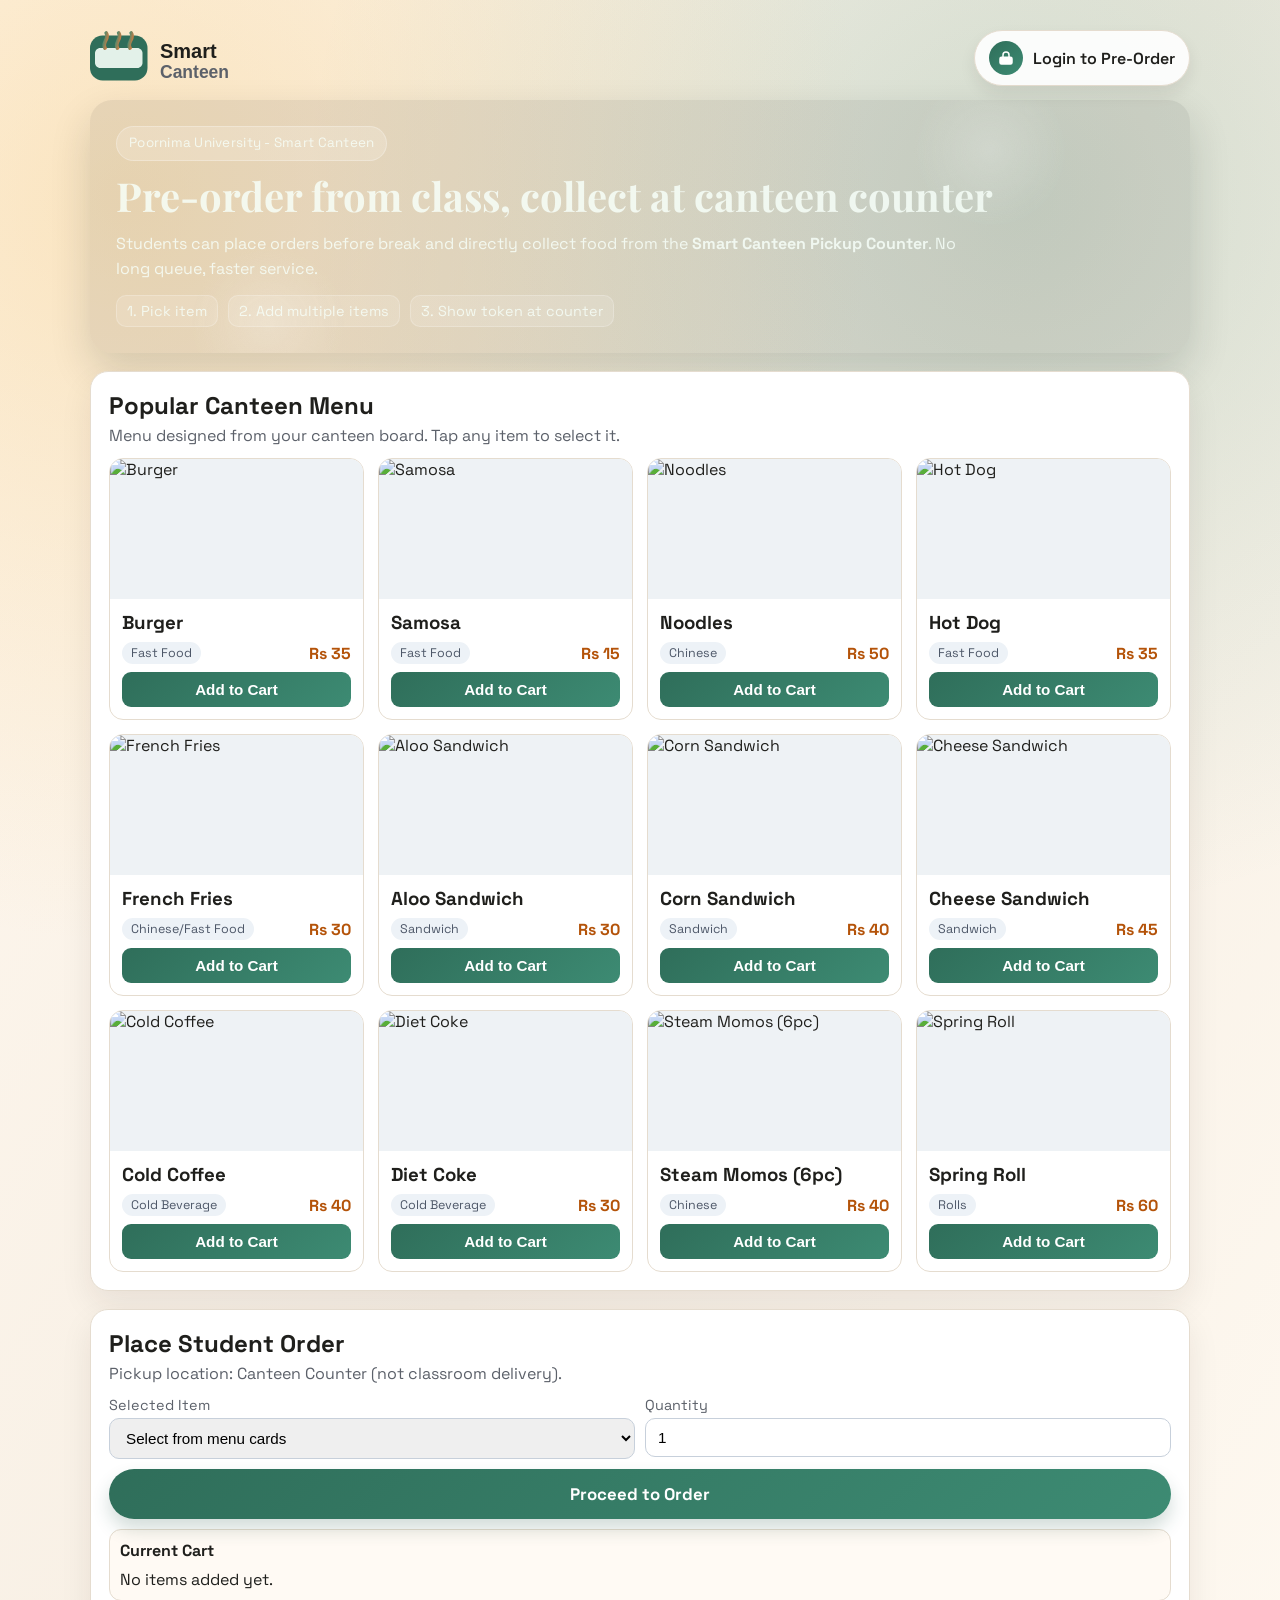
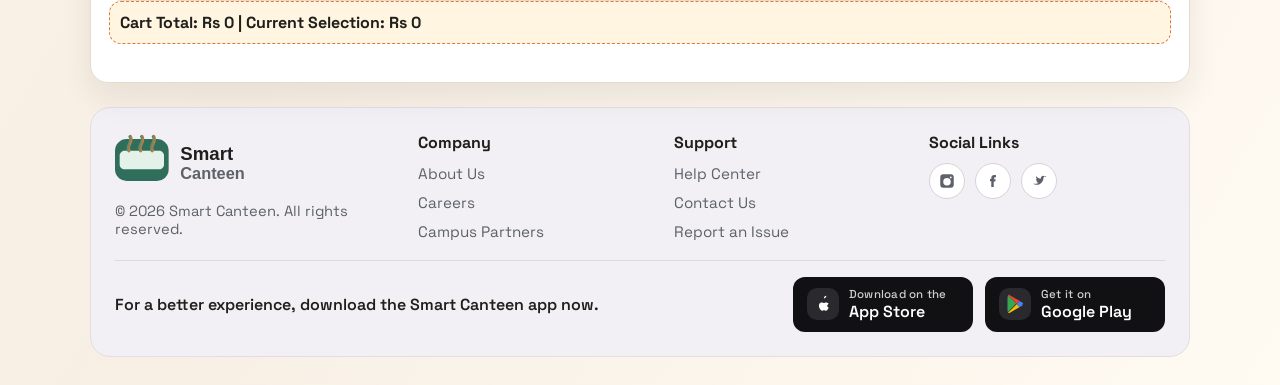
==== index.html @ a9ad3a98 "Rename smartcanteen.html to index.html" ====
<!DOCTYPE html>
<html lang="en">
<head>
    <meta charset="UTF-8">
    <meta name="viewport" content="width=device-width, initial-scale=1.0">
    <title>Smart Canteen - Student Pre Order</title>
    <link rel="stylesheet" href="style.css">
</head>
<body>
    <div class="topbar">
        <img src="logo.svg" alt="Smart Canteen logo" class="logo">
        <a class="topbar-link" href="./login.html">
            <span class="topbar-link-icon" aria-hidden="true">
                <svg viewBox="0 0 24 24" role="img" focusable="false">
                    <path d="M12 3a5 5 0 0 1 5 5v2h1a3 3 0 0 1 3 3v5a3 3 0 0 1-3 3H6a3 3 0 0 1-3-3v-5a3 3 0 0 1 3-3h1V8a5 5 0 0 1 5-5Zm-3 7h6V8a3 3 0 0 0-6 0v2Z" />
                </svg>
            </span>
            Login to Pre-Order
        </a>
    </div>
    <main class="page">
        <header class="hero">
            <p class="badge">Poornima University - Smart Canteen</p>
            <h1>Pre-order from class, collect at canteen counter</h1>
            <p>
                Students can place orders before break and directly collect food from the
                <strong>Smart Canteen Pickup Counter</strong>. No long queue, faster service.
            </p>
            <div class="hero-points">
                <span>1. Pick item</span>
                <span>2. Add multiple items</span>
                <span>3. Show token at counter</span>
            </div>
        </header>

        <section class="panel">
            <div class="panel-head">
                <h2>Popular Canteen Menu</h2>
                <p>Menu designed from your canteen board. Tap any item to select it.</p>
            </div>
            <div id="menuGrid" class="menu-grid"></div>
        </section>

        <section class="panel">
            <div class="panel-head">
                <h2>Place Student Order</h2>
                <p>Pickup location:  Canteen Counter (not classroom delivery).</p>
            </div>
            <div class="row">
                <div class="field">
                    <label for="selectedItem">Selected Item</label>
                    <select id="selectedItem" required>
                        <option value="">Select from menu cards</option>
                    </select>
                </div>
                <div class="field small">
                    <label for="quantity">Quantity</label>
                    <input id="quantity" type="number" min="1" value="1" required>
                </div>
            </div>

            <div class="row action-row">
                <a href="order.html" class="primary-btn btn-link proceed-btn">Proceed to Order</a>
            </div>

            <div class="cart-box">
                <h3>Current Cart</h3>
                <ul id="cartList" class="cart-list"></ul>
            </div>

            <div id="billBox" class="bill-box">Total: Rs 0</div>
            <p id="successMsg" class="success-msg" aria-live="polite"></p>
        </section>
    </main>

    <footer class="site-footer">
        <div class="footer-grid">
            <div class="footer-brand">
                <img src="logo.svg" alt="Smart Canteen logo" class="footer-logo">
                <p class="footer-copy">© 2026 Smart Canteen. All rights reserved.</p>
            </div>

            <div class="footer-col">
                <h3>Company</h3>
                <ul>
                    <li><a href="#">About Us</a></li>
                    <li><a href="#">Careers</a></li>
                    <li><a href="#">Campus Partners</a></li>
                </ul>
            </div>

            <div class="footer-col">
                <h3>Support</h3>
                <ul>
                    <li><a href="#">Help Center</a></li>
                    <li><a href="#">Contact Us</a></li>
                    <li><a href="#">Report an Issue</a></li>
                </ul>
            </div>

            <div class="footer-col">
                <h3>Social Links</h3>
                <div class="social-links">
                    <a href="#" aria-label="Instagram" class="social-btn">
                        <svg viewBox="0 0 24 24" aria-hidden="true"><path d="M7 3h10a4 4 0 0 1 4 4v10a4 4 0 0 1-4 4H7a4 4 0 0 1-4-4V7a4 4 0 0 1 4-4zm5 5a5 5 0 1 0 .001 10.001A5 5 0 0 0 12 8zm6.2-.8a1.2 1.2 0 1 0-1.2 1.2 1.2 1.2 0 0 0 1.2-1.2z"/></svg>
                    </a>
                    <a href="#" aria-label="Facebook" class="social-btn">
                        <svg viewBox="0 0 24 24" aria-hidden="true"><path d="M13.5 9.5V8c0-.7.5-1 1.1-1h1.4V4.2c-.8-.1-1.6-.2-2.4-.2-2.4 0-3.9 1.5-3.9 4.1v1.4H8v3h1.7V20h3.3v-7.5H15l.5-3z"/></svg>
                    </a>
                    <a href="#" aria-label="Twitter" class="social-btn">
                        <svg viewBox="0 0 24 24" aria-hidden="true"><path d="M20.4 7.1c.6-.4 1-1 1.2-1.7-.6.3-1.2.5-1.9.6-.5-.6-1.3-1-2.2-1-1.7 0-3 1.4-3 3 0 .2 0 .5.1.7-2.5-.1-4.7-1.3-6.2-3.2-.3.5-.4 1-.4 1.6 0 1 .5 2 1.4 2.6-.5 0-1-.2-1.5-.4v.1c0 1.4 1 2.6 2.3 2.9-.3.1-.6.1-.9.1-.2 0-.4 0-.6-.1.4 1.2 1.5 2.1 2.9 2.1-1.1.9-2.4 1.3-3.8 1.3H4c1.4.9 3.1 1.4 4.9 1.4 5.8 0 9-4.9 9-9.1v-.4c.6-.4 1.1-.9 1.5-1.5z"/></svg>
                    </a>
                </div>
            </div>
        </div>

        <div class="footer-downloads">
            <p>For a better experience, download the Smart Canteen app now.</p>
            <div class="store-links">
                <a href="#" class="store-badge" aria-label="Download on the App Store">
                    <span class="badge-icon" aria-hidden="true">
                        <svg viewBox="0 0 24 24">
                            <path d="M16.7 13.1c0 2.4 2.1 3.2 2.1 3.3-.1.1-.3 1-1 2-.6.9-1.2 1.7-2.2 1.7s-1.3-.6-2.4-.6-1.5.6-2.4.6-1.5-.8-2.2-1.7c-1.2-1.6-2.2-4.6-0.9-6.6.7-1 1.8-1.6 3-1.6 1 0 1.9.7 2.4.7.5 0 1.5-.8 2.7-.7.5 0 2 .1 3 1.5-.1.1-1.8 1.1-1.8 3.4zM15.2 4.3c.5-.6.9-1.4.8-2.3-.7 0-1.6.5-2.1 1-.5.6-.9 1.4-.8 2.3.8.1 1.6-.4 2.1-1z"/>
                        </svg>
                    </span>
                    <span>
                        <small>Download on the</small>
                        App Store
                    </span>
                </a>
                <a href="#" class="store-badge" aria-label="Get it on Google Play">
                    <span class="badge-icon" aria-hidden="true">
                        <svg viewBox="0 0 24 24">
                            <path d="M3.6 2.5c-.4.4-.6 1-.6 1.8v15.4c0 .8.2 1.4.6 1.8l10-10-10-10z" fill="#34a853"/>
                            <path d="M14.3 12 3.6 22.5c.4.4 1 .6 1.8.3l11.9-6.9-3-3.9z" fill="#fbbc04"/>
                            <path d="M21 12.3c.9-.5.9-1.4 0-1.9l-3.6-2.1-3.1 3.8 3 3.9 3.7-2.1z" fill="#4285f4"/>
                            <path d="M17.4 8.2 5.4 1.2c-.7-.4-1.4-.2-1.8.3L14.3 12l3.1-3.8z" fill="#ea4335"/>
                        </svg>
                    </span>
                    <span>
                        <small>Get it on</small>
                        Google Play
                    </span>
                </a>
            </div>
        </div>
    </footer>

    <script src="script.js"></script>
</body>
</html>
---- style.css ----
@import url("https://fonts.googleapis.com/css2?family=Space+Grotesk:wght@400;500;600;700&family=Playfair+Display:wght@600&display=swap");

:root {
    --bg: #fbf5ee;
    --surface: #ffffff;
    --text: #1f1f1c;
    --muted: #5c616a;
    --line: #e5dccf;
    --brand: #2f6e5a;
    --brand-2: #3d8b73;
    --accent: #e07a3c;
    --accent-2: #f3c26b;
    --ok: #166534;
    --shadow: 0 18px 40px rgba(24, 38, 31, 0.16);
}

* {
    box-sizing: border-box;
    margin: 0;
    padding: 0;
}

body {
    font-family: "Space Grotesk", "Segoe UI", Tahoma, Geneva, Verdana, sans-serif;
    color: var(--text);
    background:
        radial-gradient(circle at 10% 10%, rgba(243, 194, 107, 0.35) 0%, transparent 35%),
        radial-gradient(circle at 80% 10%, rgba(61, 139, 115, 0.2) 0%, transparent 35%),
        linear-gradient(120deg, #fff8ef 0%, #f7efe4 50%, #fffaf2 100%);
    padding: 28px;
}

.topbar {
    width: min(1100px, 100%);
    margin: 0 auto 12px;
    display: flex;
    align-items: center;
    justify-content: space-between;
    gap: 14px;
}

.order-topbar {
    display: grid;
    grid-template-columns: 1fr auto 1fr;
    align-items: center;
}

.logo {
    width: 150px;
    height: auto;
}

.traffic-indicator {
    display: inline-flex;
    align-items: center;
    gap: 8px;
    padding: 8px 14px;
    border-radius: 999px;
    border: 1px solid var(--line);
    background: rgba(255, 255, 255, 0.9);
    color: var(--text);
    font-weight: 600;
    font-size: 0.95rem;
    box-shadow: 0 8px 16px rgba(36, 31, 22, 0.08);
    justify-self: center;
}

.traffic-dot {
    width: 10px;
    height: 10px;
    border-radius: 50%;
    background: #22c55e;
    box-shadow: 0 0 0 0 rgba(34, 197, 94, 0.7);
    animation: trafficPulse 1.8s ease-out infinite;
}

.topbar-spacer {
    width: 150px;
    justify-self: end;
}

@keyframes trafficPulse {
    0% {
        box-shadow: 0 0 0 0 rgba(34, 197, 94, 0.7);
    }
    70% {
        box-shadow: 0 0 0 8px rgba(34, 197, 94, 0);
    }
    100% {
        box-shadow: 0 0 0 0 rgba(34, 197, 94, 0);
    }
}

.topbar-link {
    display: inline-flex;
    align-items: center;
    gap: 10px;
    padding: 10px 14px;
    border-radius: 999px;
    background: rgba(255, 255, 255, 0.9);
    color: var(--text);
    text-decoration: none;
    font-weight: 600;
    border: 1px solid var(--line);
    box-shadow: 0 8px 16px rgba(36, 31, 22, 0.08);
    transition: transform 0.2s ease, box-shadow 0.2s ease;
}

.topbar-link:hover {
    transform: translateY(-1px);
    box-shadow: 0 12px 22px rgba(36, 31, 22, 0.12);
}

.topbar-link-icon {
    width: 34px;
    height: 34px;
    display: grid;
    place-items: center;
    border-radius: 50%;
    background: linear-gradient(140deg, var(--brand), var(--brand-2));
    color: #fff;
}

.topbar-link-icon svg {
    width: 18px;
    height: 18px;
    fill: currentColor;
}

.page {
    width: min(1100px, 100%);
    margin: 0 auto;
    display: grid;
    gap: 18px;
}

.hero {
    position: relative;
    background:
        linear-gradient(0deg, rgba(0, 0, 0, 0.08), rgba(0, 0, 0, 0.08)),
        url("https://images.unsplash.com/photo-1509722747041-616f39b57569?auto=format&fit=crop&w=1600&q=80");
    background-size: cover;
    background-position: center;
    color: rgba(247, 255, 249, 0.82);
    border-radius: 22px;
    padding: 26px;
    box-shadow: var(--shadow);
    overflow: hidden;
}

.badge {
    display: inline-block;
    background: rgba(255, 255, 255, 0.16);
    border: 1px solid rgba(255, 255, 255, 0.28);
    border-radius: 999px;
    padding: 6px 12px;
    font-size: 0.84rem;
    margin-bottom: 8px;
    letter-spacing: 0.02em;
}

.hero h1 {
    font-family: "Playfair Display", "Space Grotesk", serif;
    font-size: clamp(1.7rem, 4vw, 2.5rem);
    margin-bottom: 10px;
}

.hero p {
    line-height: 1.55;
    max-width: 860px;
}

.hero-points {
    display: flex;
    flex-wrap: wrap;
    gap: 10px;
    margin-top: 14px;
}

.hero-actions {
    margin-top: 16px;
    max-width: 220px;
}

.hero-points span {
    background: rgba(255, 255, 255, 0.12);
    border: 1px solid rgba(255, 255, 255, 0.22);
    padding: 6px 10px;
    border-radius: 10px;
    font-size: 0.9rem;
}

.hero::before,
.hero::after {
    content: "";
    position: absolute;
    width: 180px;
    height: 180px;
    background: radial-gradient(circle, rgba(255, 255, 255, 0.4), transparent 60%);
    opacity: 0.5;
    border-radius: 50%;
    pointer-events: none;
}

.hero::before {
    top: -40px;
    right: 10%;
}

.hero::after {
    bottom: -60px;
    left: 8%;
}

.hero > * {
    position: relative;
    z-index: 1;
}

.panel {
    background: var(--surface);
    border-radius: 18px;
    border: 1px solid var(--line);
    padding: 18px;
    box-shadow: 0 14px 32px rgba(36, 31, 22, 0.08);
}

.panel-head h2 {
    margin-bottom: 4px;
}

.panel-head p {
    color: var(--muted);
    margin-bottom: 12px;
}

.menu-grid {
    display: grid;
    grid-template-columns: repeat(auto-fit, minmax(210px, 1fr));
    gap: 14px;
}

.menu-card {
    border: 1px solid var(--line);
    border-radius: 14px;
    overflow: hidden;
    background: #fff;
    display: grid;
    transition: transform 0.2s ease, box-shadow 0.2s ease;
}

.menu-card:hover {
    transform: translateY(-4px);
    box-shadow: 0 16px 30px rgba(36, 31, 22, 0.15);
}

.menu-card img {
    width: 100%;
    height: 140px;
    object-fit: cover;
    background: #eef2f5;
}

.menu-body {
    padding: 12px;
    display: grid;
    gap: 8px;
}

.menu-meta {
    display: flex;
    justify-content: space-between;
    align-items: center;
    gap: 8px;
}

.menu-cat {
    font-size: 0.78rem;
    color: #4d5768;
    background: #edf2f7;
    border-radius: 999px;
    padding: 3px 9px;
}

.menu-price {
    color: #b45309;
    font-weight: 700;
}

.pick-btn {
    border: none;
    border-radius: 9px;
    padding: 9px;
    font-weight: 600;
    background: linear-gradient(140deg, var(--brand), var(--brand-2));
    color: #fff;
    cursor: pointer;
    transition: transform 0.2s ease, box-shadow 0.2s ease;
}

.pick-btn:hover {
    transform: translateY(-1px);
    box-shadow: 0 8px 16px rgba(33, 87, 71, 0.25);
}

.order-form {
    display: grid;
    gap: 12px;
}

.login-panel {
    border: 1px solid #e9d7c6;
    background: linear-gradient(135deg, #ffffff, #fff4e8);
}

.login-form {
    display: grid;
    gap: 12px;
}

.checkbox-wrap {
    display: flex;
    align-items: center;
    gap: 10px;
    border: 1px dashed var(--line);
    border-radius: 10px;
    padding: 10px 12px;
    background: #f9fcff;
    color: var(--muted);
    font-size: 0.92rem;
}

.checkbox-wrap input {
    width: auto;
    accent-color: #0b7ec2;
}

.login-help {
    color: var(--muted);
    font-size: 0.9rem;
}

.row {
    display: grid;
    grid-template-columns: repeat(auto-fit, minmax(220px, 1fr));
    gap: 10px;
}

.field.small {
    min-width: 140px;
}

label {
    display: block;
    margin-bottom: 4px;
    font-size: 0.9rem;
    color: var(--muted);
}

input,
select,
button {
    width: 100%;
    border: 1px solid #c7d0db;
    border-radius: 10px;
    padding: 10px 12px;
    font-size: 0.95rem;
    transition: border-color 0.2s ease, box-shadow 0.2s ease;
}

input:focus,
select:focus {
    outline: 2px solid #97d5ff;
    border-color: #0b7ec2;
}

input[readonly] {
    background: #f4f7fa;
    color: #3d4a58;
}

.bill-box {
    border: 1px dashed var(--accent);
    border-radius: 12px;
    background: #fff5e1;
    padding: 10px;
    font-weight: 700;
}

.primary-btn,
.secondary-btn {
    border: none;
    border-radius: 999px;
    padding: 14px 18px;
    font-weight: 700;
    cursor: pointer;
    transition: transform 0.2s ease;
    box-shadow: 0 10px 18px rgba(33, 87, 71, 0.2);
}

.primary-btn {
    background: linear-gradient(140deg, var(--brand), var(--brand-2));
    color: #fff;
}

.secondary-btn {
    background: linear-gradient(140deg, var(--brand), var(--brand-2));
    color: #fff;
}

.primary-btn:hover,
.secondary-btn:hover {
    transform: translateY(-1px);
}

.proceed-btn {
    padding: 14px 18px;
    font-size: 1.05rem;
}

.success-msg {
    color: var(--ok);
    font-weight: 700;
    min-height: 1.2rem;
}

.orders-list {
    list-style: none;
    display: grid;
    gap: 8px;
}

.orders-list li {
    border: 1px solid var(--line);
    background: #fffaf4;
    border-radius: 10px;
    padding: 10px;
}

@media (max-width: 680px) {
    body {
        padding: 12px;
    }

    .hero,
    .panel {
        padding: 14px;
    }

    .menu-card img {
        height: 120px;
    }
}

.action-row {
    grid-template-columns: repeat(auto-fit, minmax(220px, 1fr));
    margin-top: 10px;
}


.btn-link {
    display: flex;
    align-items: center;
    justify-content: center;
    text-align: center;
    text-decoration: none;
}

.cart-box {
    margin-top: 10px;
    border: 1px solid var(--line);
    border-radius: 12px;
    background: #fffaf4;
    padding: 10px;
}

.cart-box h3 {
    font-size: 1rem;
    margin-bottom: 8px;
}

.cart-list {
    list-style: none;
    display: grid;
    gap: 8px;
}

.cart-item {
    border: 1px solid var(--line);
    border-radius: 10px;
    background: #ffffff;
    padding: 8px 10px;
    display: flex;
    justify-content: space-between;
    align-items: center;
    gap: 8px;
}

.site-footer {
    width: min(1100px, 100%);
    margin: 24px auto 0;
    background: #f2f0f4;
    border-radius: 20px;
    padding: 24px;
    border: 1px solid #e2dde6;
}

.footer-grid {
    display: grid;
    grid-template-columns: 1.2fr repeat(3, minmax(160px, 1fr));
    gap: 20px;
}

.footer-brand {
    display: grid;
    gap: 10px;
}

.footer-logo {
    width: 140px;
    height: auto;
}

.footer-copy {
    color: var(--muted);
    font-size: 0.92rem;
}

.footer-col h3 {
    font-size: 1rem;
    margin-bottom: 10px;
}

.footer-col ul {
    list-style: none;
    display: grid;
    gap: 8px;
}

.footer-col a {
    text-decoration: none;
    color: var(--muted);
    font-size: 0.95rem;
}

.footer-col a:hover {
    color: var(--text);
}

.social-links {
    display: flex;
    gap: 10px;
}

.social-btn {
    width: 36px;
    height: 36px;
    border-radius: 50%;
    border: 1px solid #d7d1db;
    display: grid;
    place-items: center;
    background: #ffffff;
    color: #2d2a32;
    transition: transform 0.2s ease, box-shadow 0.2s ease;
}

.social-btn svg {
    width: 18px;
    height: 18px;
    fill: currentColor;
}

.social-btn:hover {
    transform: translateY(-1px);
    box-shadow: 0 8px 16px rgba(30, 30, 30, 0.12);
}

.footer-downloads {
    margin-top: 18px;
    padding-top: 16px;
    border-top: 1px solid #ded8e3;
    display: flex;
    flex-wrap: wrap;
    align-items: center;
    justify-content: space-between;
    gap: 12px;
}

.footer-downloads p {
    font-weight: 600;
}

.store-links {
    display: flex;
    gap: 12px;
    flex-wrap: wrap;
}

.store-badge {
    display: inline-flex;
    align-items: center;
    gap: 10px;
    padding: 10px 14px;
    border-radius: 12px;
    background: #111113;
    color: #ffffff;
    text-decoration: none;
    font-weight: 600;
    min-width: 180px;
}

.store-badge small {
    display: block;
    font-size: 0.72rem;
    opacity: 0.8;
    font-weight: 500;
    letter-spacing: 0.02em;
}

.badge-icon {
    width: 32px;
    height: 32px;
    border-radius: 10px;
    background: #2a2a2e;
    display: grid;
    place-items: center;
    font-weight: 700;
    color: #ffffff;
}

.badge-icon svg {
    width: 20px;
    height: 20px;
    display: block;
    fill: currentColor;
}

@media (max-width: 860px) {
    .footer-grid {
        grid-template-columns: 1fr 1fr;
    }
}

@media (max-width: 600px) {
    .footer-grid {
        grid-template-columns: 1fr;
    }

    .footer-downloads {
        align-items: flex-start;
    }
}

.remove-btn {
    width: auto;
    border: none;
    border-radius: 8px;
    padding: 6px 10px;
    font-size: 0.8rem;
    background: #ef4444;
    color: #fff;
    cursor: pointer;
}

.panel,
.hero,
.menu-card {
    animation: riseIn 0.5s ease both;
}

@keyframes riseIn {
    from {
        opacity: 0;
        transform: translateY(10px);
    }
    to {
        opacity: 1;
        transform: translateY(0);
    }
}
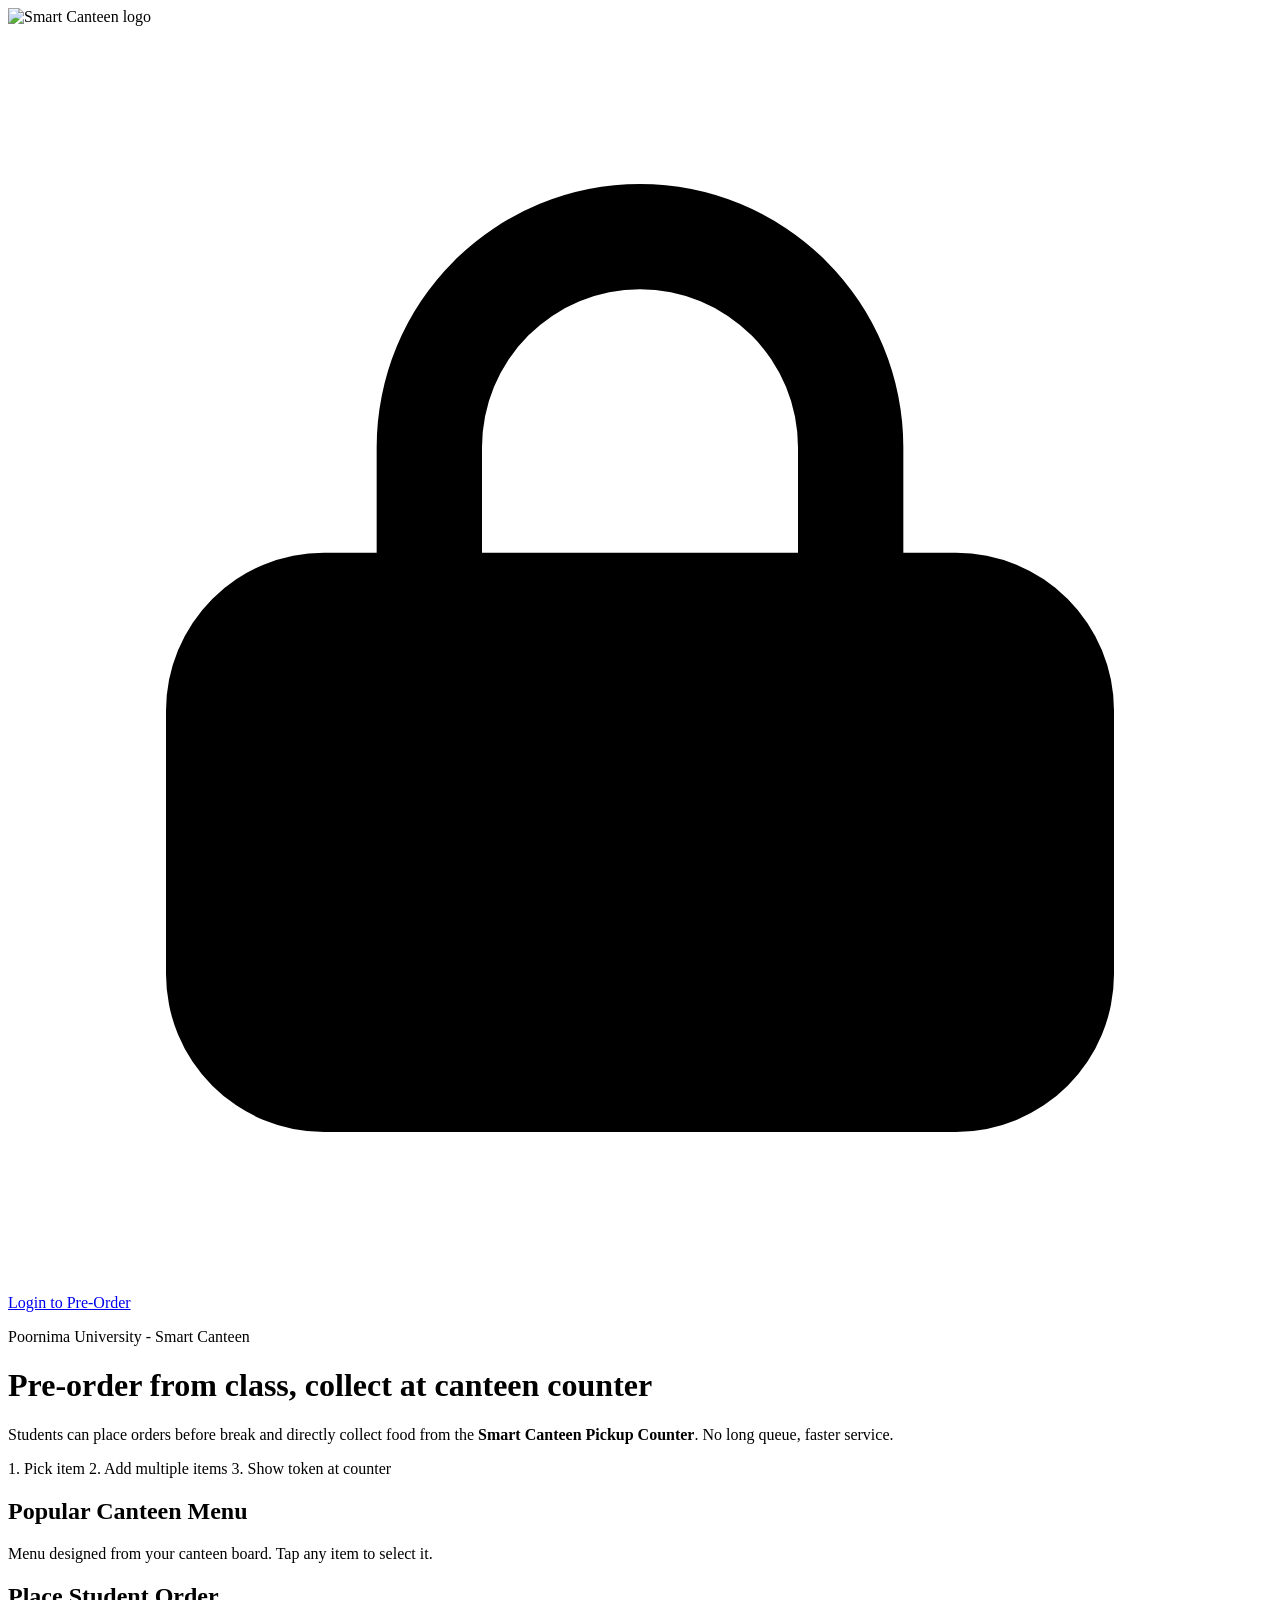
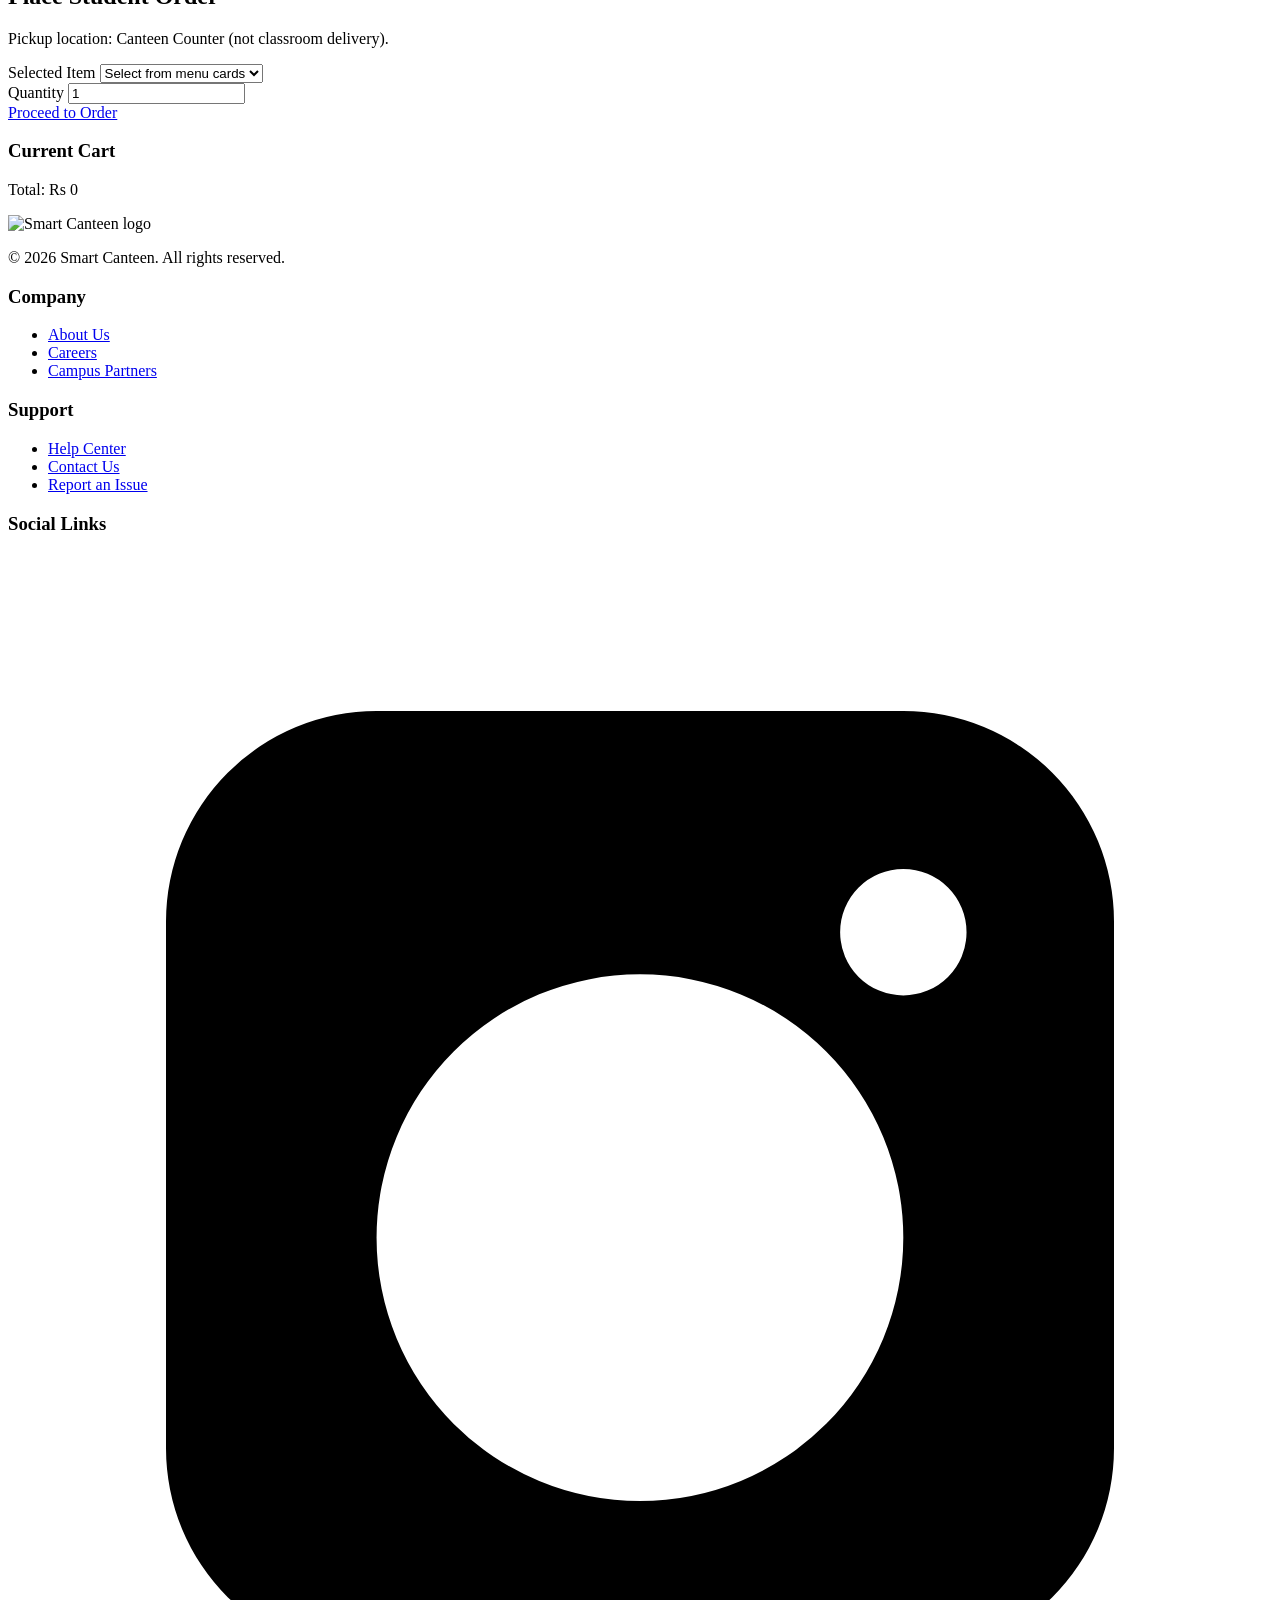
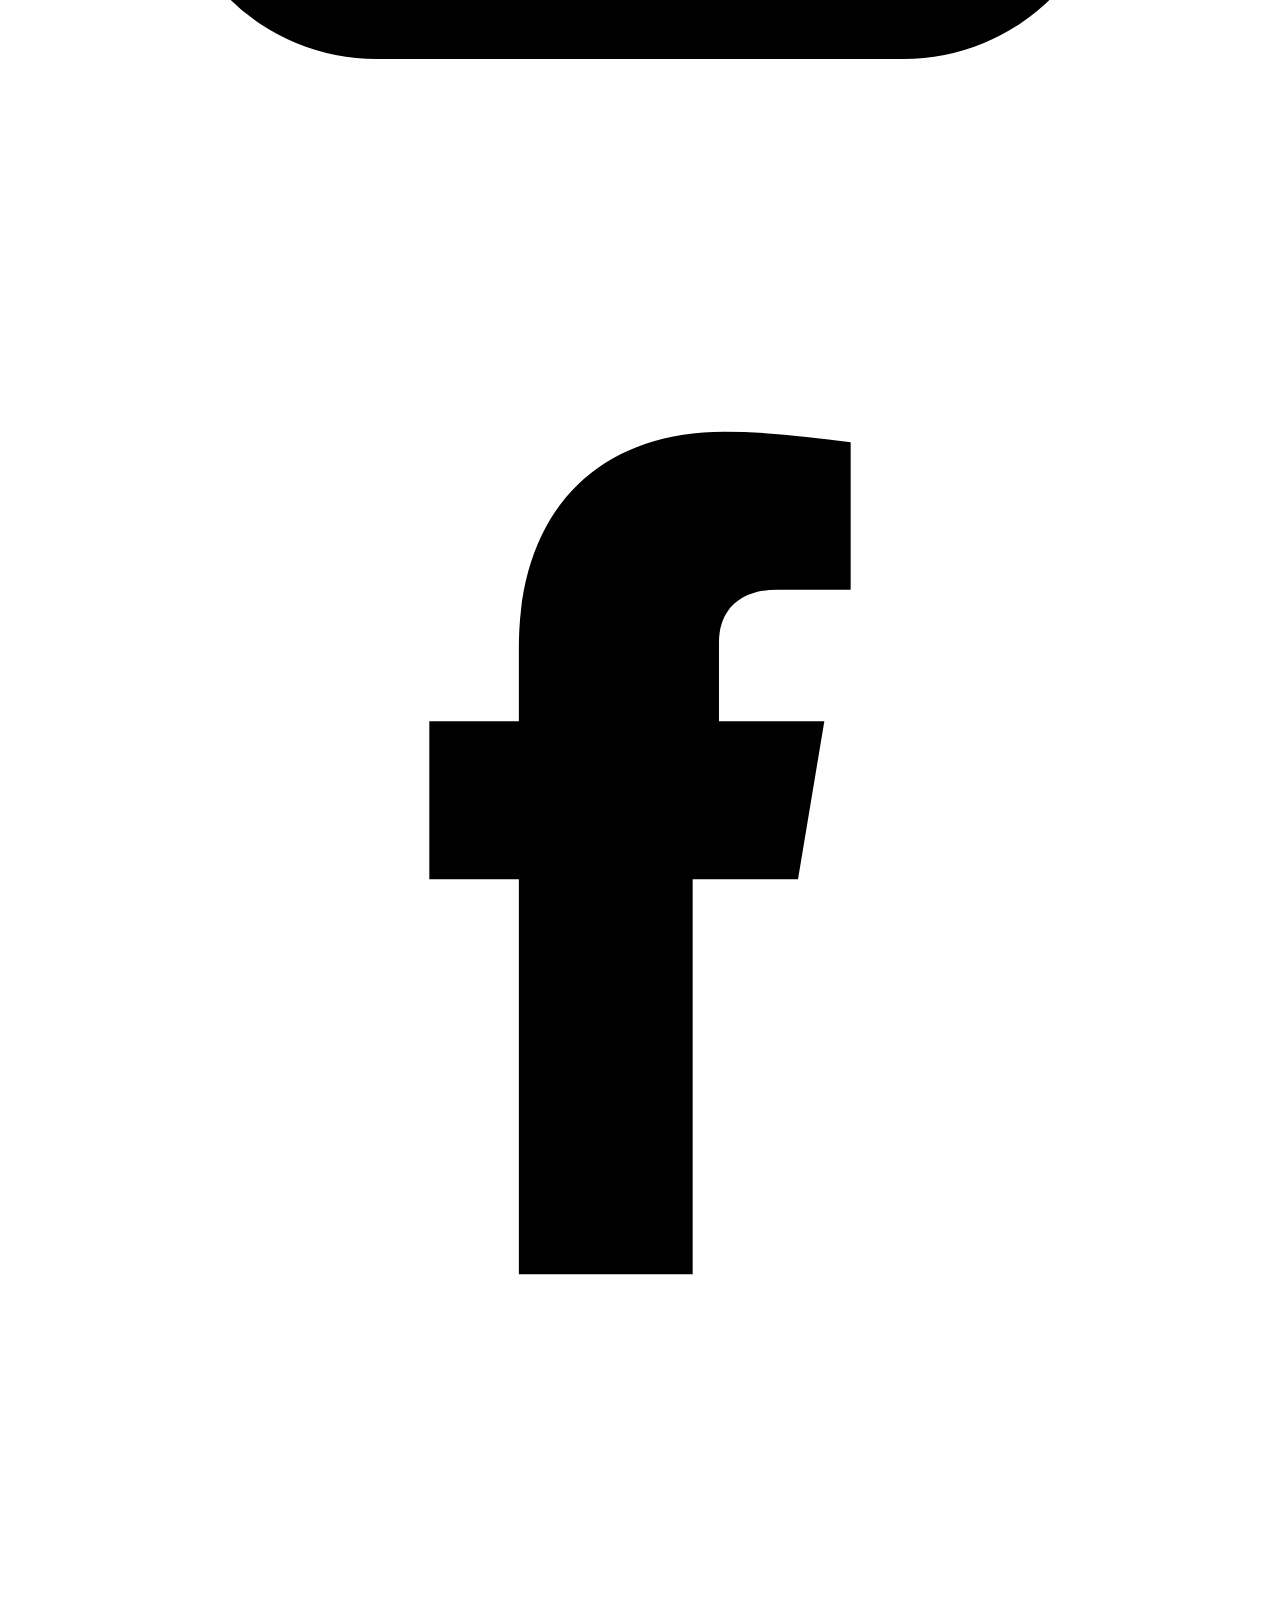
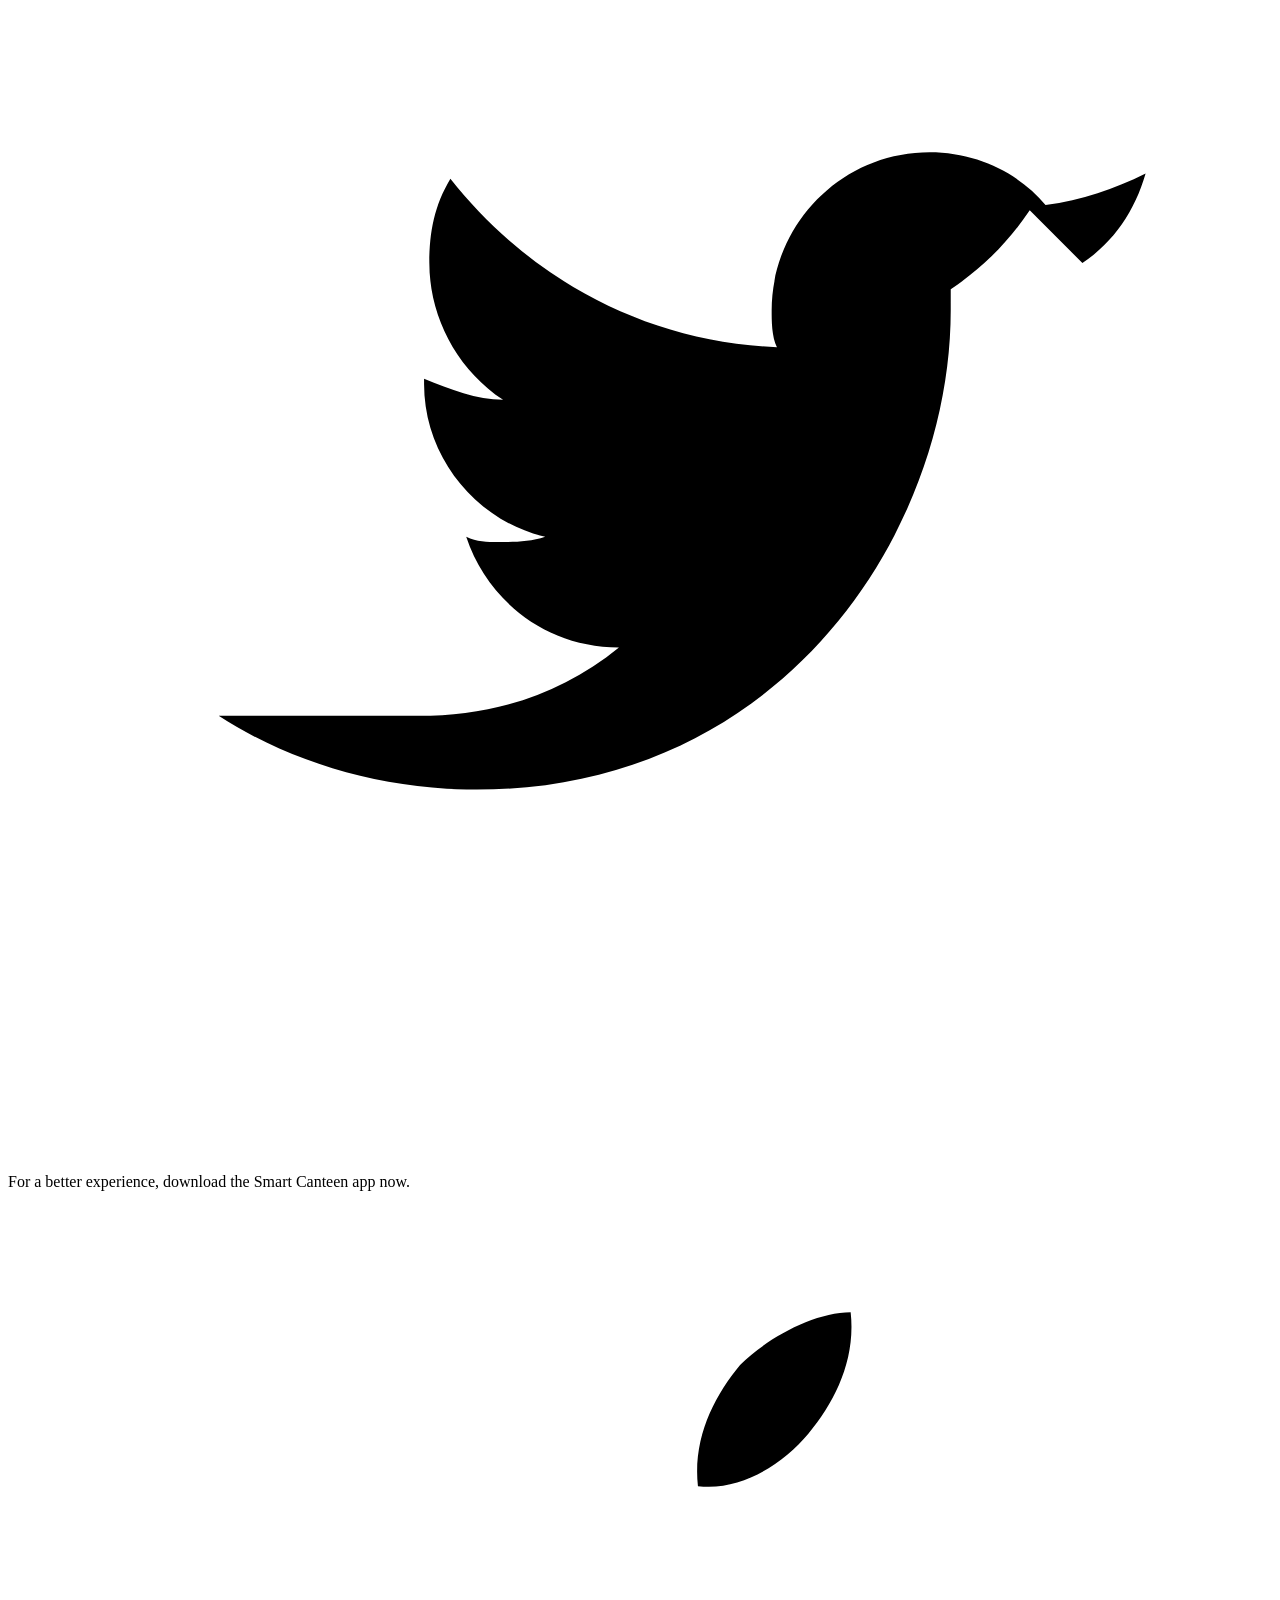
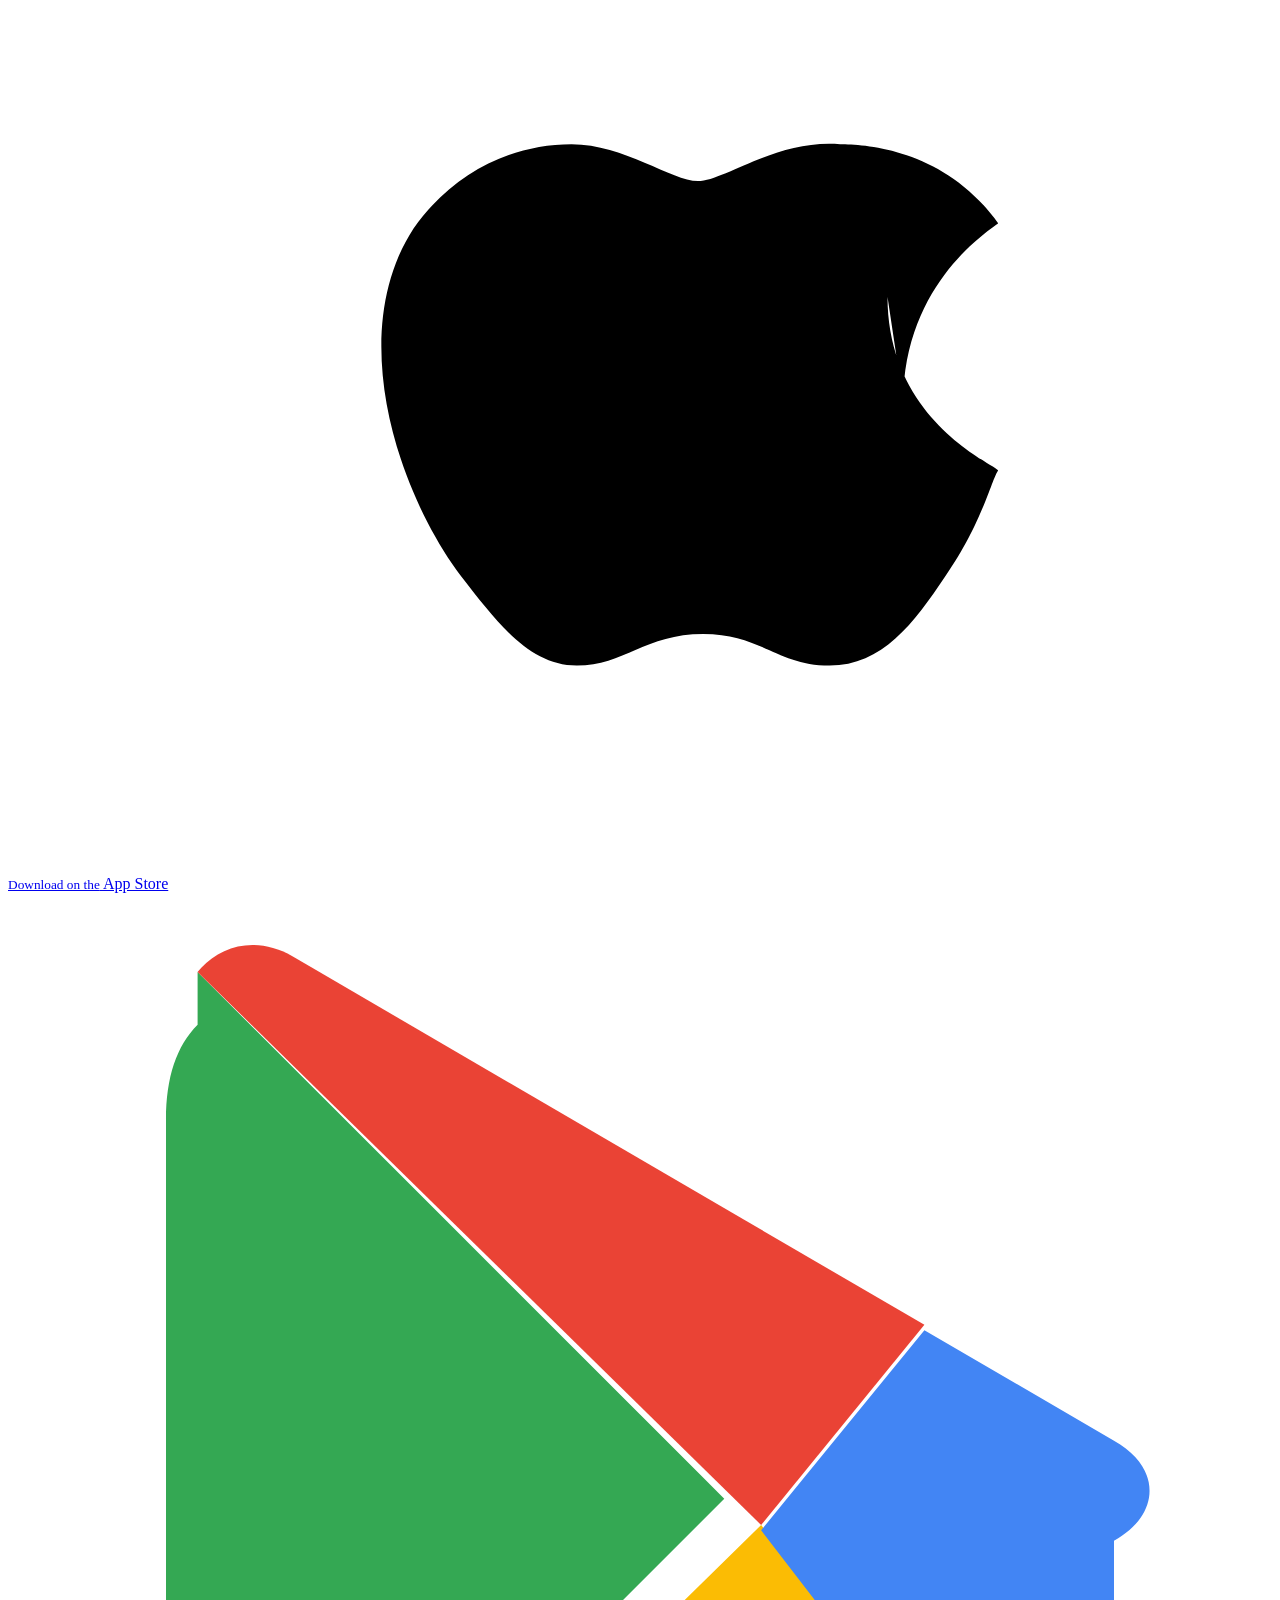
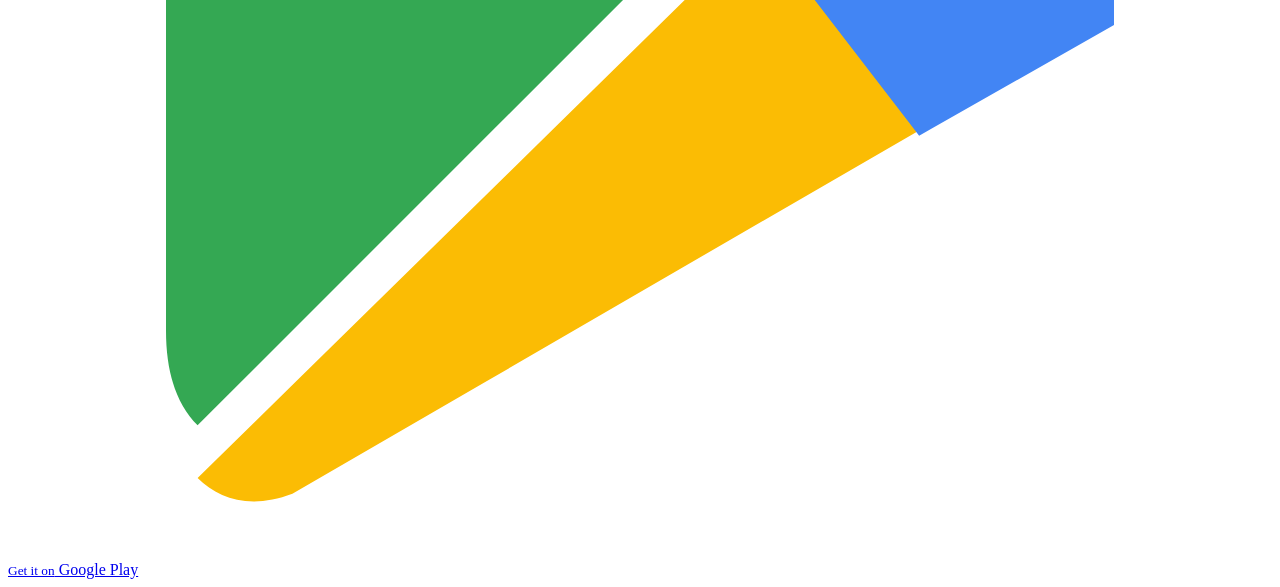
==== commit 4408075c: "Add base URL for relative links in index.html" ====
--- a/index.html
+++ b/index.html
@@ -4,6 +4,7 @@
     <meta charset="UTF-8">
     <meta name="viewport" content="width=device-width, initial-scale=1.0">
     <title>Smart Canteen - Student Pre Order</title>
+    <base href="/smart-canteen/">
     <link rel="stylesheet" href="style.css">
 </head>
 <body>
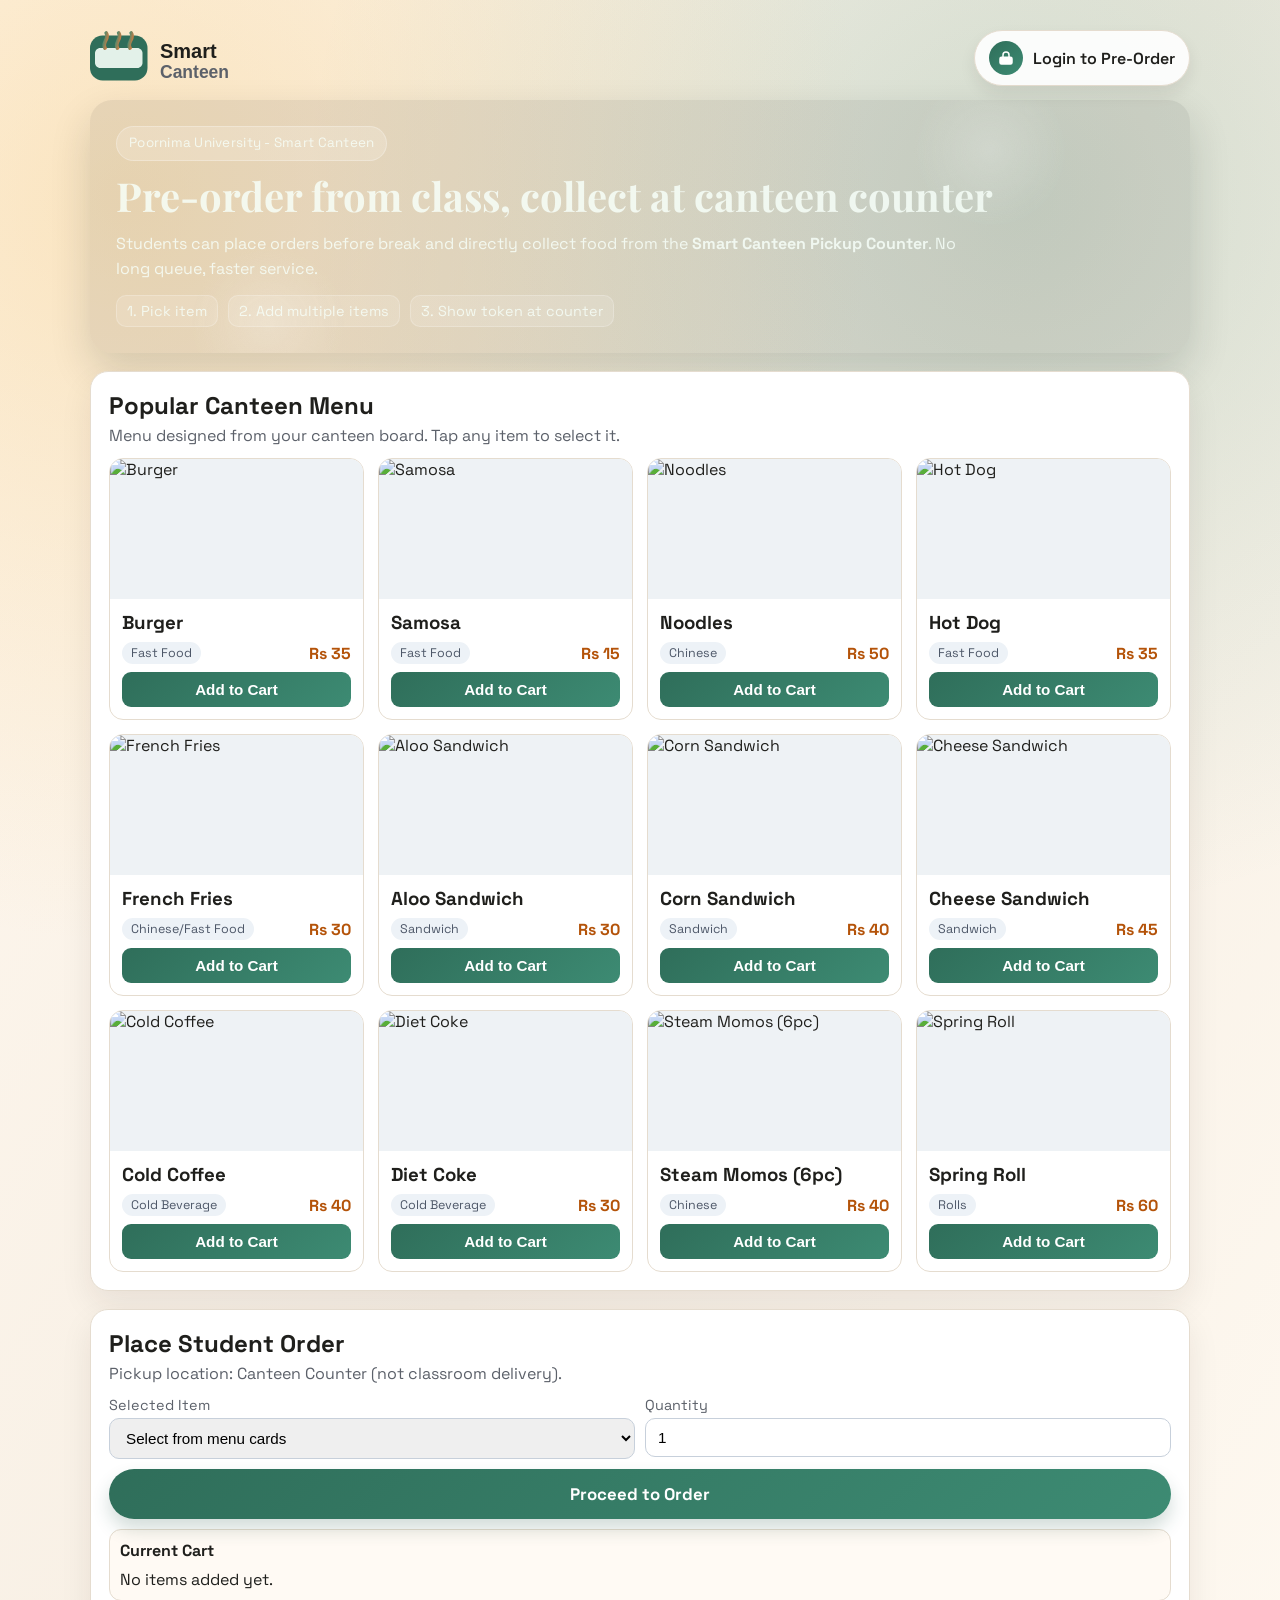
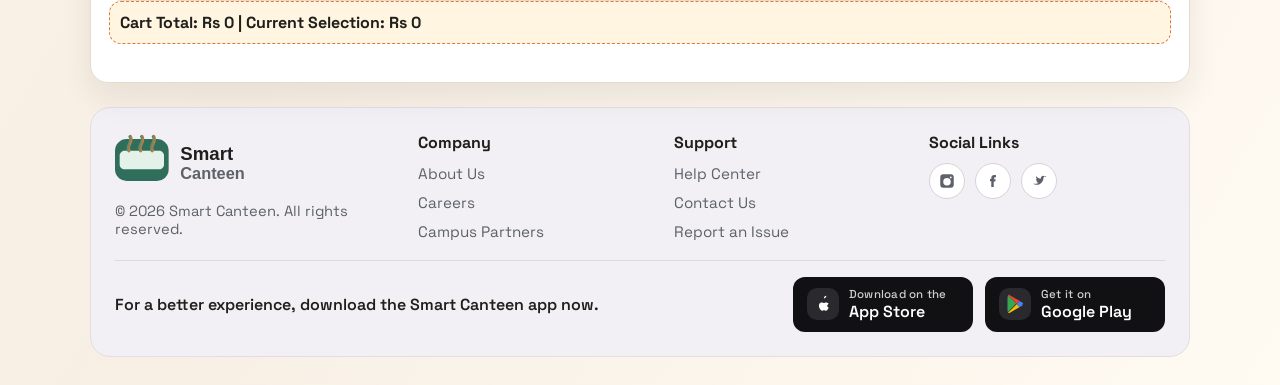
==== commit bea9d3d5: "Update index.html" ====
--- a/index.html
+++ b/index.html
@@ -4,7 +4,7 @@
     <meta charset="UTF-8">
     <meta name="viewport" content="width=device-width, initial-scale=1.0">
     <title>Smart Canteen - Student Pre Order</title>
-    <base href="/smart-canteen/">
+    <!-- <base href=" -->
     <link rel="stylesheet" href="style.css">
 </head>
 <body>
